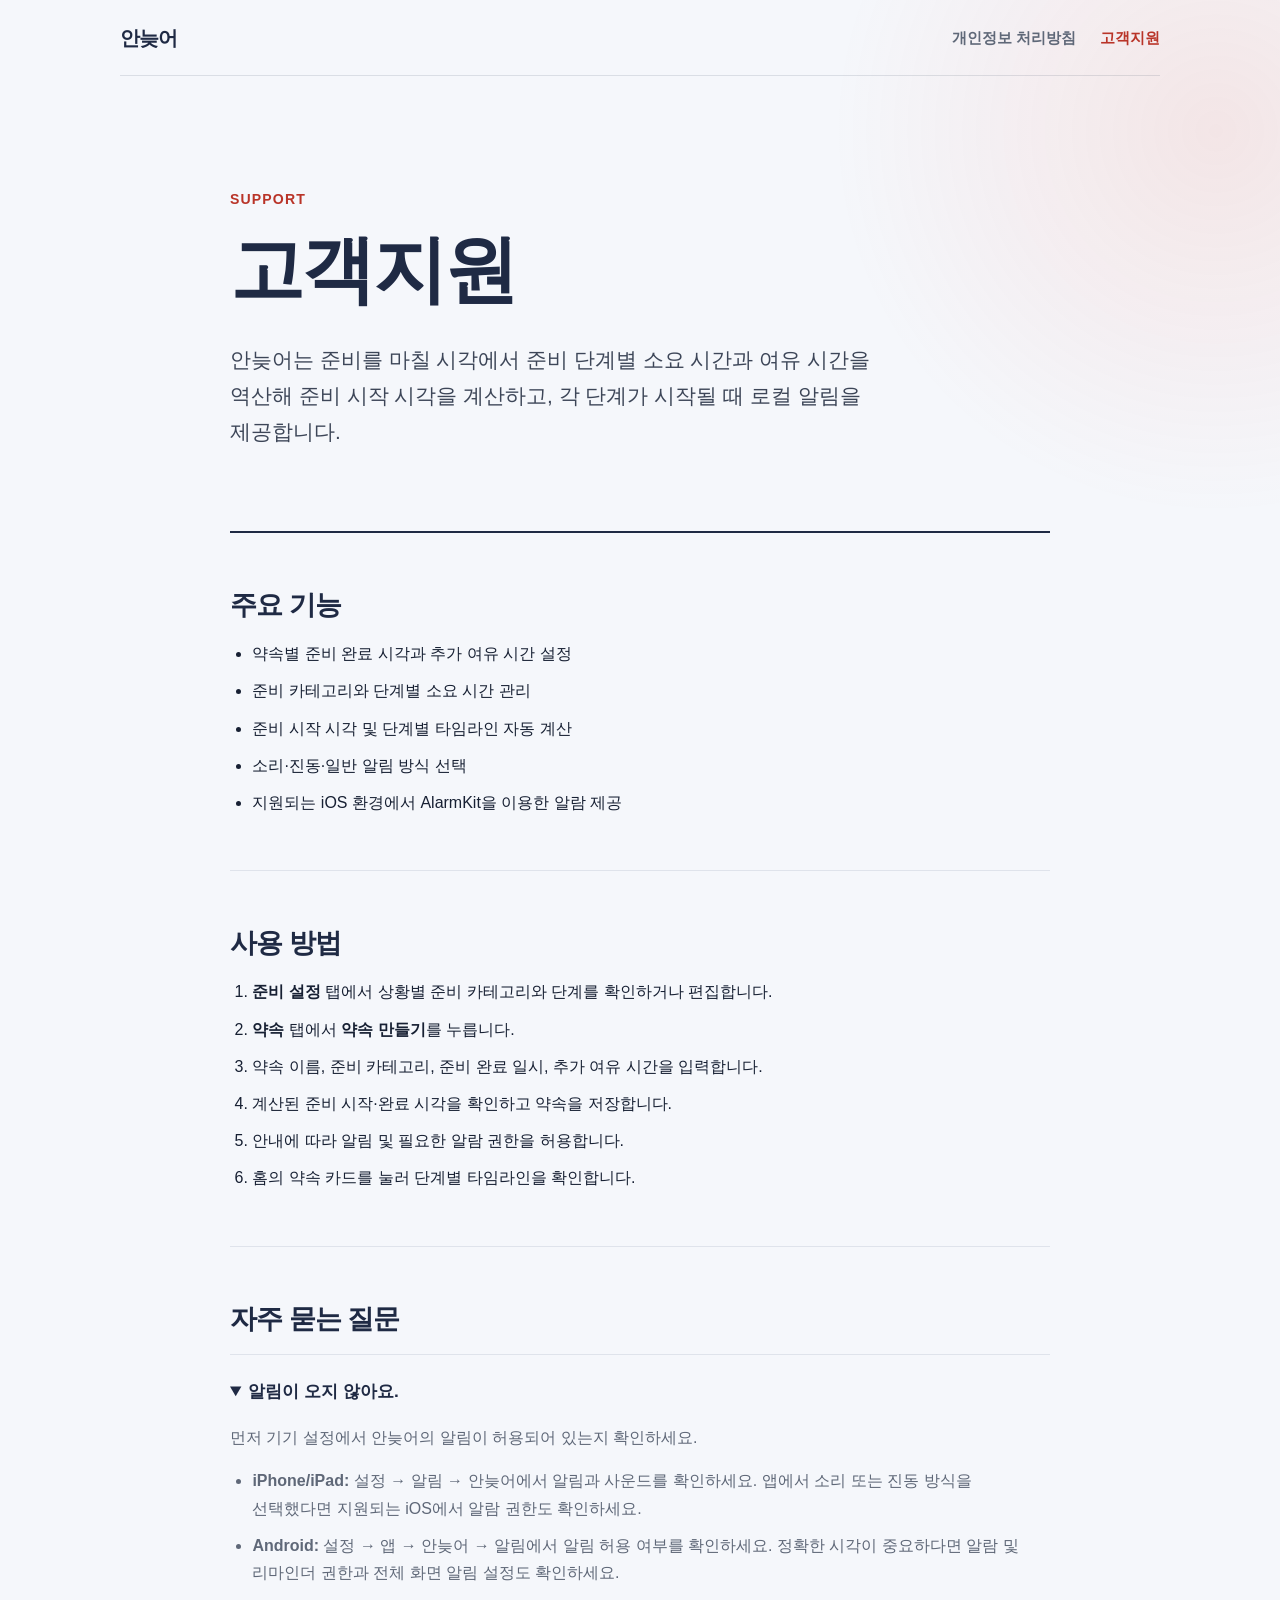
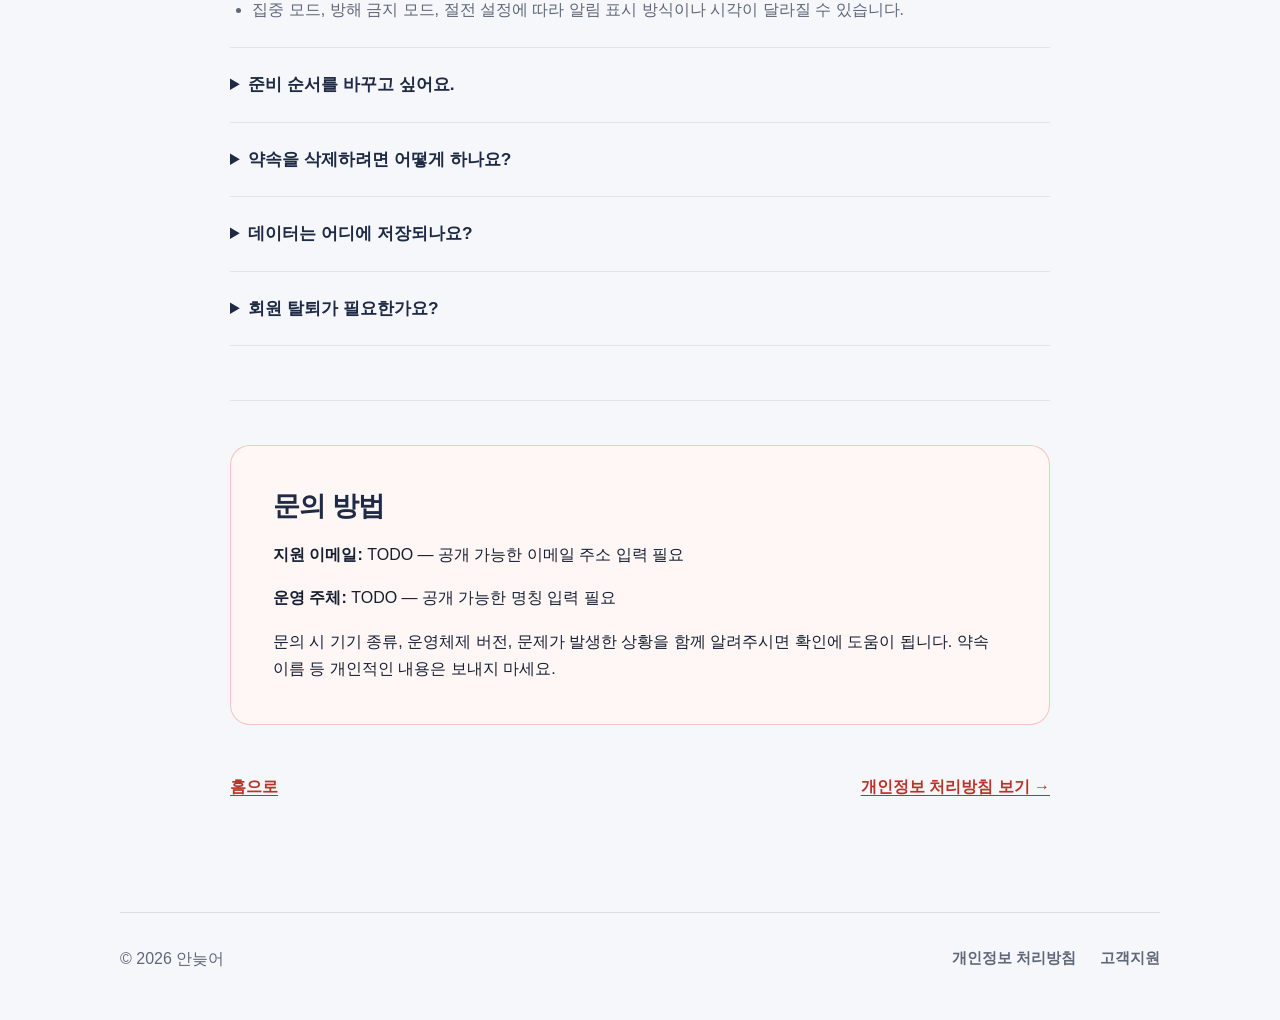
==== support/index.html @ 20ddfb74 "feat: add app support pages" ====
<!doctype html>
<html lang="ko">
<head>
  <meta charset="utf-8">
  <meta name="viewport" content="width=device-width, initial-scale=1">
  <meta name="description" content="안늦어 앱 사용 방법과 문제 해결 안내입니다.">
  <title>고객지원 | 안늦어</title>
  <link rel="stylesheet" href="../assets/style.css">
</head>
<body>
  <header class="site-header">
    <a class="brand" href="../" aria-label="안늦어 홈">안늦어</a>
    <nav aria-label="주요 메뉴">
      <a href="../privacy-policy/">개인정보 처리방침</a>
      <a href="./" aria-current="page">고객지원</a>
    </nav>
  </header>

  <main class="document">
    <header class="document-header">
      <p class="eyebrow">Support</p>
      <h1>고객지원</h1>
      <p class="lead">안늦어는 준비를 마칠 시각에서 준비 단계별 소요 시간과 여유 시간을 역산해 준비 시작 시각을 계산하고, 각 단계가 시작될 때 로컬 알림을 제공합니다.</p>
    </header>

    <article>
      <section>
        <h2>주요 기능</h2>
        <ul>
          <li>약속별 준비 완료 시각과 추가 여유 시간 설정</li>
          <li>준비 카테고리와 단계별 소요 시간 관리</li>
          <li>준비 시작 시각 및 단계별 타임라인 자동 계산</li>
          <li>소리·진동·일반 알림 방식 선택</li>
          <li>지원되는 iOS 환경에서 AlarmKit을 이용한 알람 제공</li>
        </ul>
      </section>

      <section>
        <h2>사용 방법</h2>
        <ol>
          <li><strong>준비 설정</strong> 탭에서 상황별 준비 카테고리와 단계를 확인하거나 편집합니다.</li>
          <li><strong>약속</strong> 탭에서 <strong>약속 만들기</strong>를 누릅니다.</li>
          <li>약속 이름, 준비 카테고리, 준비 완료 일시, 추가 여유 시간을 입력합니다.</li>
          <li>계산된 준비 시작·완료 시각을 확인하고 약속을 저장합니다.</li>
          <li>안내에 따라 알림 및 필요한 알람 권한을 허용합니다.</li>
          <li>홈의 약속 카드를 눌러 단계별 타임라인을 확인합니다.</li>
        </ol>
      </section>

      <section>
        <h2>자주 묻는 질문</h2>
        <div class="faq-list">
          <details open>
            <summary>알림이 오지 않아요.</summary>
            <div>
              <p>먼저 기기 설정에서 안늦어의 알림이 허용되어 있는지 확인하세요.</p>
              <ul>
                <li><strong>iPhone/iPad:</strong> 설정 → 알림 → 안늦어에서 알림과 사운드를 확인하세요. 앱에서 소리 또는 진동 방식을 선택했다면 지원되는 iOS에서 알람 권한도 확인하세요.</li>
                <li><strong>Android:</strong> 설정 → 앱 → 안늦어 → 알림에서 알림 허용 여부를 확인하세요. 정확한 시각이 중요하다면 알람 및 리마인더 권한과 전체 화면 알림 설정도 확인하세요.</li>
                <li>집중 모드, 방해 금지 모드, 절전 설정에 따라 알림 표시 방식이나 시각이 달라질 수 있습니다.</li>
              </ul>
            </div>
          </details>
          <details>
            <summary>준비 순서를 바꾸고 싶어요.</summary>
            <p><strong>준비 설정</strong> 탭에서 단계 왼쪽의 이동 핸들을 끌어 순서를 바꿀 수 있습니다. 단계를 누르면 이름과 시간을 수정할 수 있습니다.</p>
          </details>
          <details>
            <summary>약속을 삭제하려면 어떻게 하나요?</summary>
            <p>홈의 약속 카드를 왼쪽으로 밀고 삭제를 확인하세요. 예약된 해당 약속 알림도 함께 취소됩니다.</p>
          </details>
          <details>
            <summary>데이터는 어디에 저장되나요?</summary>
            <p>약속, 준비 단계와 카테고리, 알림 설정은 사용자의 기기에만 저장됩니다. 로그인이나 외부 서버 전송은 없습니다.</p>
          </details>
          <details>
            <summary>회원 탈퇴가 필요한가요?</summary>
            <p>로그인과 회원가입 기능이 없어 별도 탈퇴 절차가 없습니다. 약속과 준비 카테고리는 앱에서 삭제할 수 있으며, 전체 로컬 데이터는 앱 삭제로 제거할 수 있습니다.</p>
          </details>
        </div>
      </section>

      <section class="contact-panel">
        <h2>문의 방법</h2>
        <p><strong>지원 이메일:</strong> TODO — 공개 가능한 이메일 주소 입력 필요</p>
        <p><strong>운영 주체:</strong> TODO — 공개 가능한 명칭 입력 필요</p>
        <p>문의 시 기기 종류, 운영체제 버전, 문제가 발생한 상황을 함께 알려주시면 확인에 도움이 됩니다. 약속 이름 등 개인적인 내용은 보내지 마세요.</p>
      </section>
    </article>

    <nav class="related-links" aria-label="관련 안내">
      <a href="../">홈으로</a>
      <a href="../privacy-policy/">개인정보 처리방침 보기 <span aria-hidden="true">→</span></a>
    </nav>
  </main>

  <footer>
    <p>© 2026 안늦어</p>
    <div>
      <a href="../privacy-policy/">개인정보 처리방침</a>
      <a href="./">고객지원</a>
    </div>
  </footer>
</body>
</html>
---- assets/style.css ----
:root {
  color-scheme: light;
  --ink: #172033;
  --muted: #5f6878;
  --line: #dfe3eb;
  --paper: #ffffff;
  --soft: #f5f7fb;
  --accent: #e55342;
  --accent-dark: #b93428;
  --navy: #1f2a44;
  font-family: -apple-system, BlinkMacSystemFont, "Apple SD Gothic Neo", "Noto Sans KR", "Malgun Gothic", sans-serif;
}

* {
  box-sizing: border-box;
}

html {
  background: var(--soft);
  color: var(--ink);
  font-size: 16px;
  line-height: 1.7;
  -webkit-text-size-adjust: 100%;
}

body {
  margin: 0;
  min-width: 320px;
  background:
    radial-gradient(circle at 95% 5%, rgba(229, 83, 66, 0.11), transparent 24rem),
    var(--soft);
}

a {
  color: inherit;
  text-underline-offset: 0.2em;
}

a:focus-visible,
summary:focus-visible {
  outline: 3px solid rgba(229, 83, 66, 0.45);
  outline-offset: 4px;
  border-radius: 4px;
}

.site-header,
main,
footer {
  width: min(100% - 40px, 1040px);
  margin-inline: auto;
}

.site-header {
  min-height: 76px;
  display: flex;
  align-items: center;
  justify-content: space-between;
  gap: 24px;
  border-bottom: 1px solid rgba(31, 42, 68, 0.12);
}

.brand {
  color: var(--navy);
  font-size: 1.25rem;
  font-weight: 850;
  letter-spacing: -0.04em;
  text-decoration: none;
}

.site-header nav,
footer div {
  display: flex;
  flex-wrap: wrap;
  gap: 10px 24px;
}

.site-header nav a,
footer a {
  color: var(--muted);
  font-size: 0.94rem;
  font-weight: 650;
  text-decoration: none;
}

.site-header nav a:hover,
.site-header nav a[aria-current="page"],
footer a:hover {
  color: var(--accent-dark);
}

main {
  padding-block: clamp(56px, 9vw, 112px);
}

.hero {
  max-width: 760px;
  padding-block: clamp(28px, 4vw, 56px);
}

.eyebrow {
  margin: 0 0 10px;
  color: var(--accent-dark);
  font-size: 0.88rem;
  font-weight: 800;
  letter-spacing: 0.08em;
  text-transform: uppercase;
}

h1,
h2 {
  color: var(--navy);
  line-height: 1.3;
  letter-spacing: -0.035em;
}

h1 {
  margin: 0;
  font-size: clamp(2.6rem, 9vw, 5.8rem);
  font-weight: 900;
}

.document h1 {
  font-size: clamp(2.2rem, 7vw, 4.6rem);
}

h2 {
  margin: 0 0 18px;
  font-size: clamp(1.3rem, 3vw, 1.7rem);
}

p,
li {
  word-break: keep-all;
  overflow-wrap: anywhere;
}

.lead {
  max-width: 700px;
  margin: 24px 0 0;
  color: #3d4658;
  font-size: clamp(1.08rem, 2.5vw, 1.3rem);
  line-height: 1.75;
}

.link-grid {
  display: grid;
  grid-template-columns: repeat(2, minmax(0, 1fr));
  gap: 20px;
}

.card {
  position: relative;
  min-height: 290px;
  padding: clamp(28px, 5vw, 46px);
  border: 1px solid var(--line);
  border-radius: 24px;
  background: rgba(255, 255, 255, 0.9);
  box-shadow: 0 18px 60px rgba(31, 42, 68, 0.08);
  text-decoration: none;
  transition: transform 160ms ease, border-color 160ms ease;
}

.card:hover {
  transform: translateY(-3px);
  border-color: rgba(229, 83, 66, 0.5);
}

.card-number {
  display: inline-block;
  margin-bottom: 42px;
  color: var(--accent);
  font-size: 0.86rem;
  font-weight: 850;
  letter-spacing: 0.08em;
}

.card p {
  margin: 0;
  color: var(--muted);
}

.card-link {
  display: inline-block;
  margin-top: 28px;
  color: var(--accent-dark);
  font-weight: 800;
}

.document {
  max-width: 820px;
}

.document-header {
  padding-bottom: clamp(44px, 8vw, 80px);
  border-bottom: 2px solid var(--navy);
}

.effective-date {
  margin: 18px 0 0;
  color: var(--muted);
  font-size: 0.94rem;
}

article > section {
  padding-block: clamp(34px, 6vw, 54px);
  border-bottom: 1px solid var(--line);
}

article p {
  margin: 0 0 16px;
}

article p:last-child {
  margin-bottom: 0;
}

ul,
ol {
  margin: 16px 0 0;
  padding-left: 1.4em;
}

li + li {
  margin-top: 10px;
}

.contact-panel {
  margin-top: 44px;
  padding: clamp(28px, 5vw, 42px);
  border: 1px solid rgba(229, 83, 66, 0.3);
  border-radius: 20px;
  background: #fff7f5;
}

.faq-list {
  border-top: 1px solid var(--line);
}

details {
  border-bottom: 1px solid var(--line);
}

summary {
  cursor: pointer;
  padding: 22px 0;
  color: var(--navy);
  font-size: 1.08rem;
  font-weight: 800;
}

details > p,
details > div {
  margin: -4px 0 24px;
  color: var(--muted);
}

.related-links {
  display: flex;
  justify-content: space-between;
  gap: 24px;
  padding-top: 48px;
}

.related-links a {
  color: var(--accent-dark);
  font-weight: 800;
}

footer {
  display: flex;
  justify-content: space-between;
  gap: 24px;
  padding-block: 32px 48px;
  border-top: 1px solid rgba(31, 42, 68, 0.12);
  color: var(--muted);
}

footer p {
  margin: 0;
}

@media (max-width: 680px) {
  .site-header {
    align-items: flex-start;
    flex-direction: column;
    padding-block: 20px;
  }

  .site-header nav {
    gap: 8px 18px;
  }

  main {
    padding-block: 46px 72px;
  }

  .link-grid {
    grid-template-columns: 1fr;
  }

  .card {
    min-height: 240px;
  }

  .related-links,
  footer {
    align-items: flex-start;
    flex-direction: column;
  }
}

@media (prefers-reduced-motion: reduce) {
  * {
    scroll-behavior: auto !important;
    transition: none !important;
  }
}
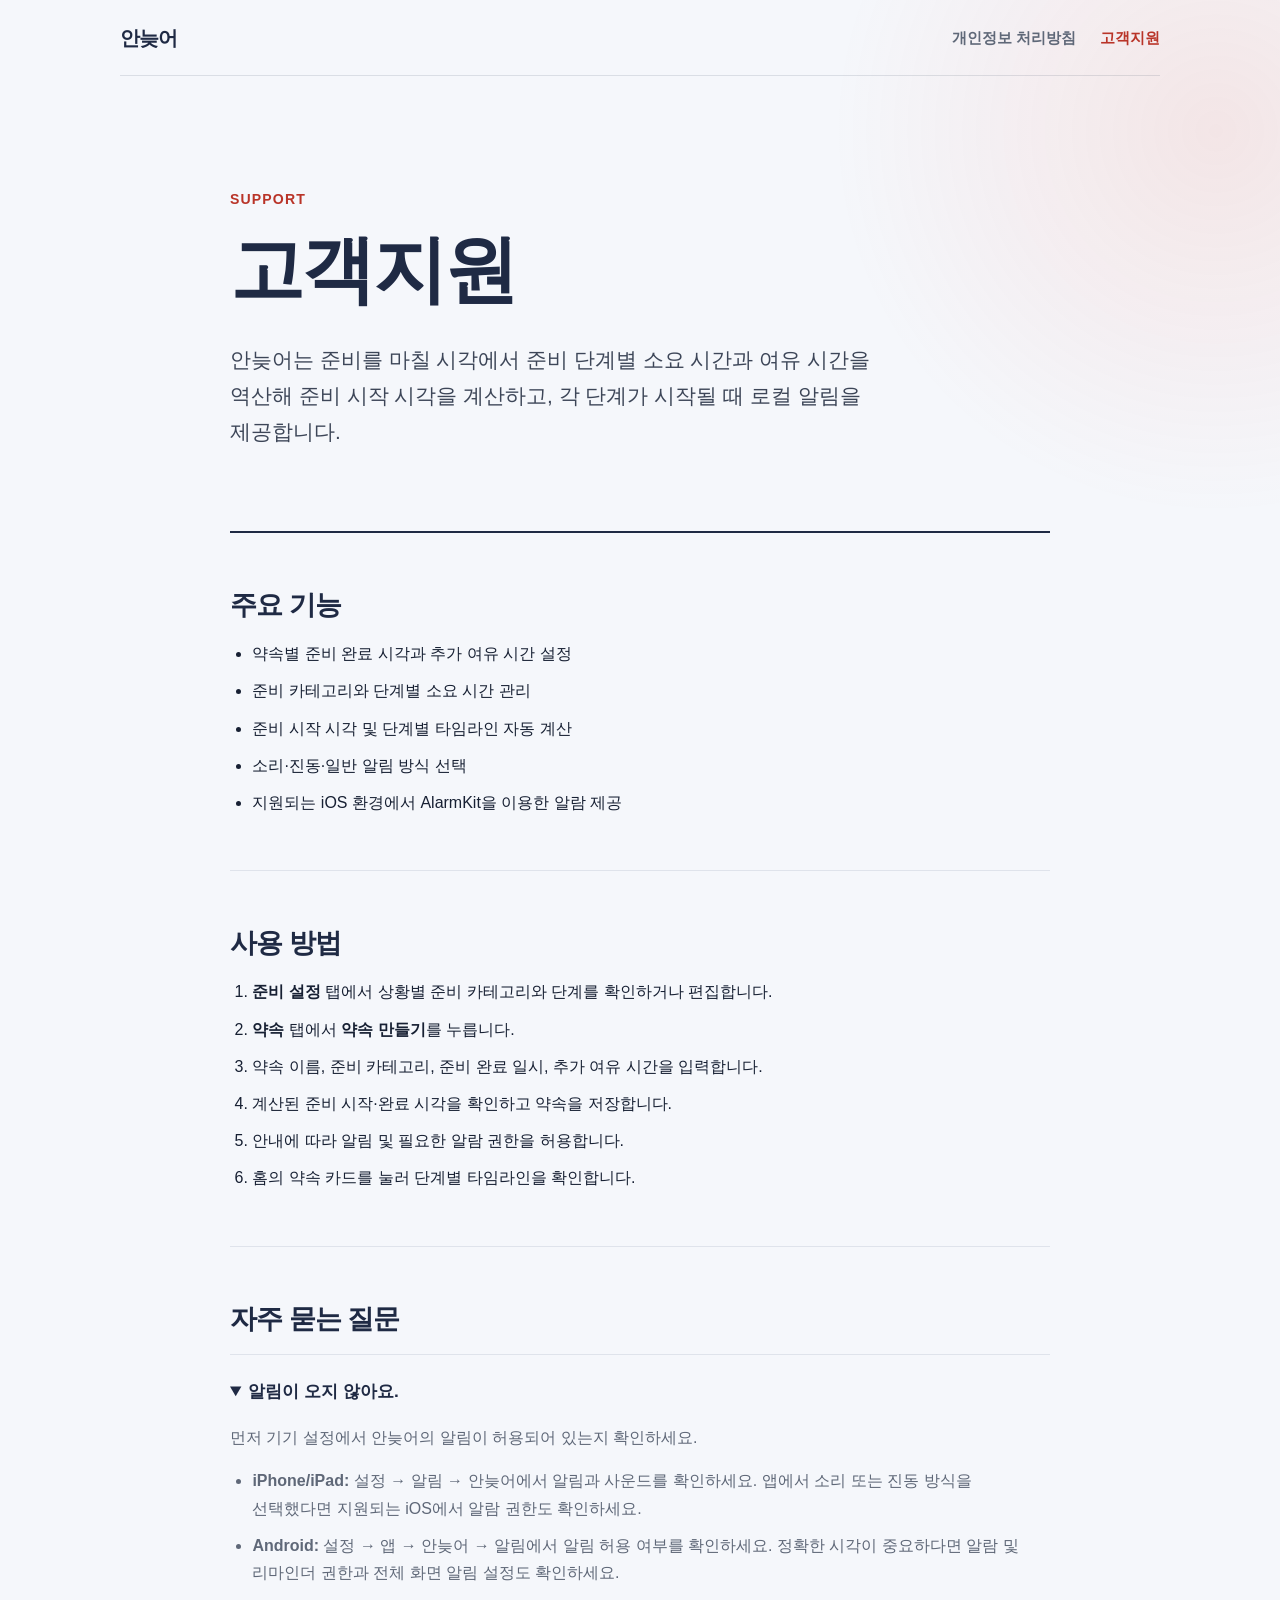
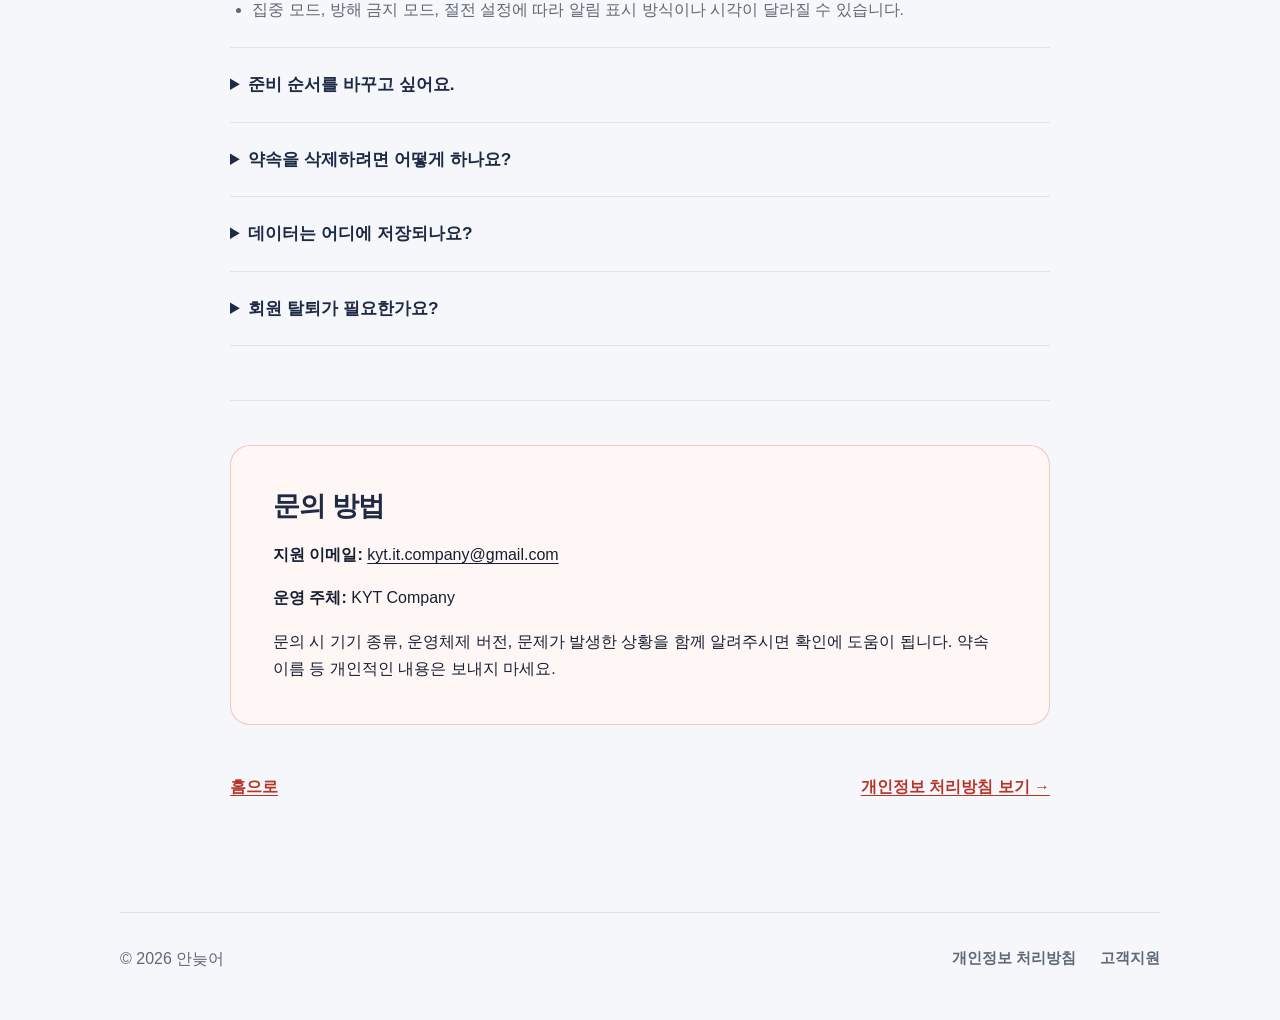
==== commit c3487588: "fix: finalize public contact details" ====
--- a/support/index.html
+++ b/support/index.html
@@ -82,8 +82,8 @@
 
       <section class="contact-panel">
         <h2>문의 방법</h2>
-        <p><strong>지원 이메일:</strong> TODO — 공개 가능한 이메일 주소 입력 필요</p>
-        <p><strong>운영 주체:</strong> TODO — 공개 가능한 명칭 입력 필요</p>
+        <p><strong>지원 이메일:</strong> <a href="mailto:kyt.it.company@gmail.com">kyt.it.company@gmail.com</a></p>
+        <p><strong>운영 주체:</strong> KYT Company</p>
         <p>문의 시 기기 종류, 운영체제 버전, 문제가 발생한 상황을 함께 알려주시면 확인에 도움이 됩니다. 약속 이름 등 개인적인 내용은 보내지 마세요.</p>
       </section>
     </article>
